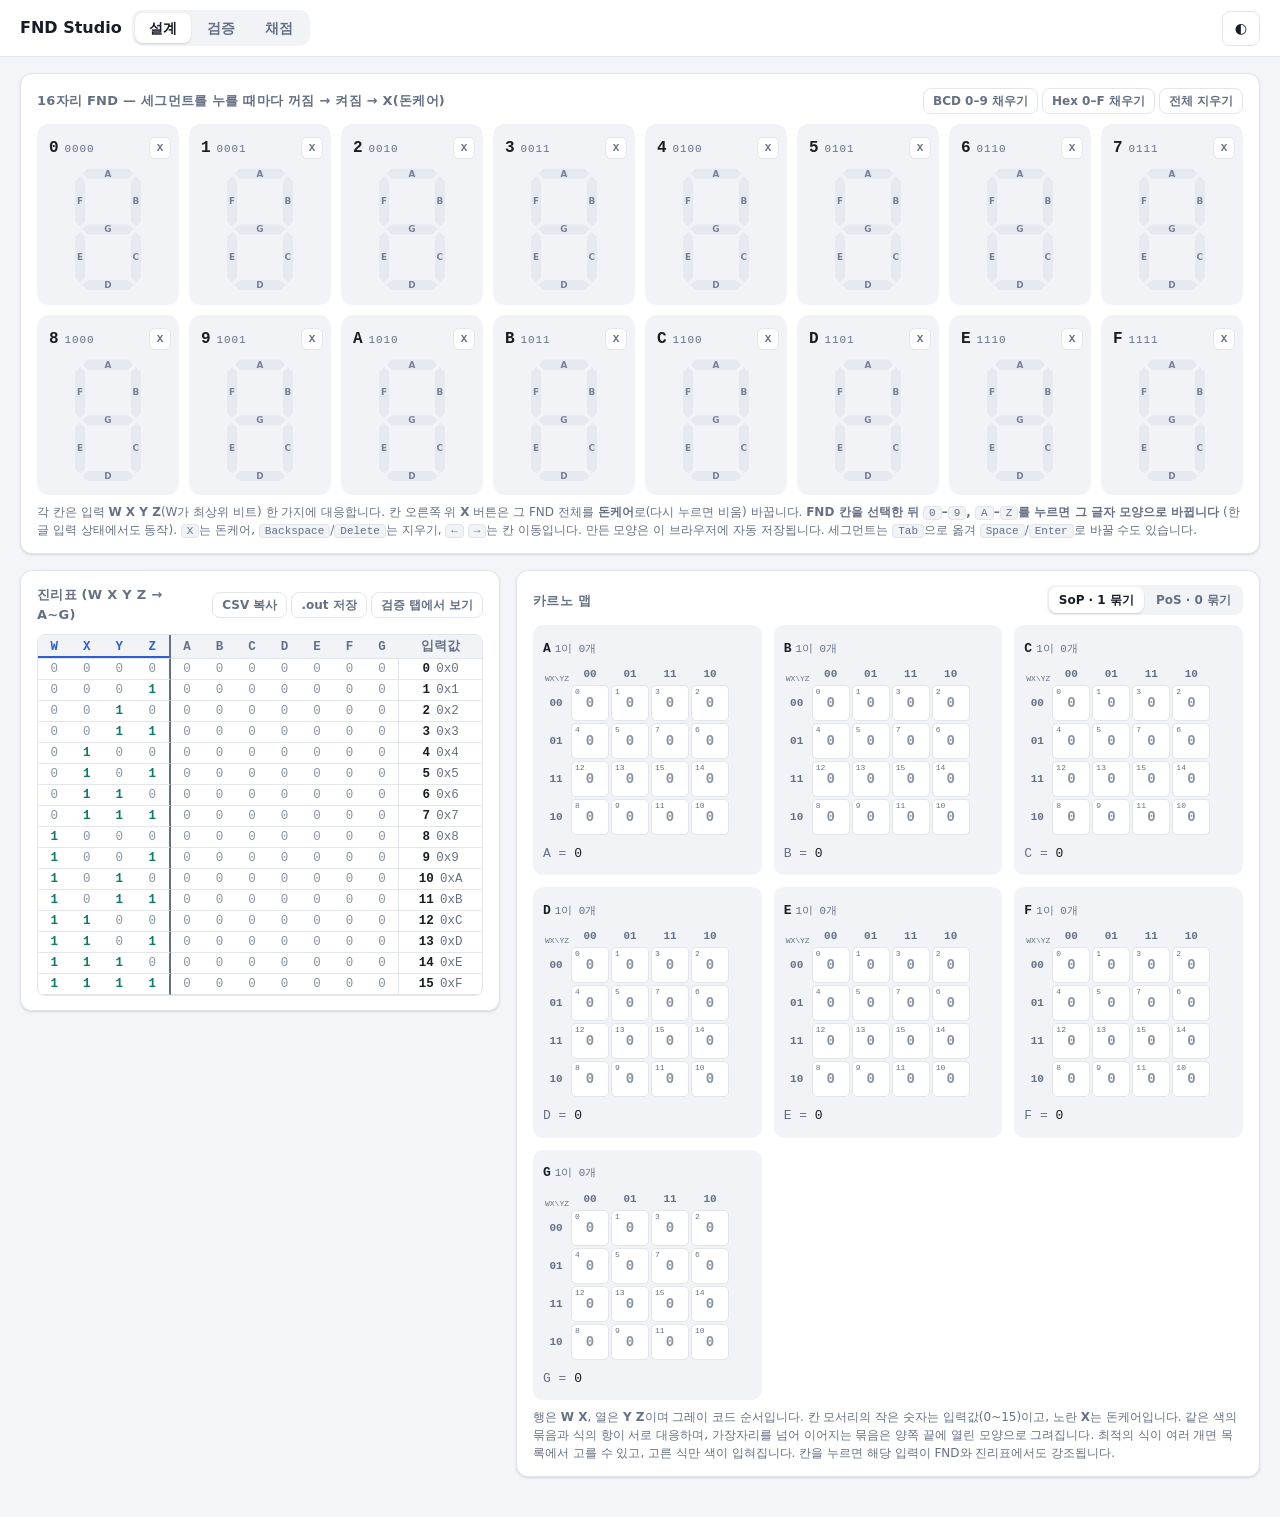
==== index.html @ b9af1b4f "FND Studio: 설계 · 검증 · 채점을 한 페이지에서 - 설계: 16자리 FND 편집(꺼짐→켜짐→돈케어), 글자 입력 자동 전환, 진리표, 카르노 맵(묶음·간소화·식 선택," ====
<!doctype html>
<html lang="ko">
<head>
<meta charset="utf-8">
<meta name="viewport" content="width=device-width,initial-scale=1">
<title>FND Studio</title>
<link rel="icon" href="data:image/svg+xml,%3Csvg xmlns='http://www.w3.org/2000/svg' viewBox='0 0 60 100'%3E%3Cpath fill='%23f03535' d='M10 6L14 2H46L50 6L46 10H14ZM52 8L56 12V44L52 48L48 44V12ZM52 52L56 56V88L52 92L48 88V56ZM10 94L14 90H46L50 94L46 98H14ZM8 52L12 56V88L8 92L4 88V56ZM8 8L12 12V44L8 48L4 44V12ZM10 50L14 46H46L50 50L46 54H14Z'/%3E%3C/svg%3E">
<link rel="stylesheet" href="css/common.css?v=20261006a">
<link rel="stylesheet" href="css/viewer.css?v=20261006a">
<link rel="stylesheet" href="css/designer.css?v=20261006a">
<link rel="stylesheet" href="css/studio.css?v=20261006a">
</head>
<body>

<header class="bar">
  <div class="brand">FND Studio</div>
  <nav class="tabs" role="tablist" aria-label="작업 선택">
    <button class="tab on" role="tab" data-tab="design" id="tabDesign" aria-controls="panelDesign" aria-selected="true">설계</button>
    <button class="tab" role="tab" data-tab="verify" id="tabVerify" aria-controls="panelVerify" aria-selected="false" tabindex="-1">검증</button>
    <button class="tab" role="tab" data-tab="grade" id="tabGrade" aria-controls="panelGrade" aria-selected="false" tabindex="-1">채점</button>
  </nav>
  <span class="grow"></span>
  <button id="btnTheme" class="ghost" title="라이트/다크 전환" aria-label="테마 전환">◐</button>
</header>

<main>
  <!-- 설계: 16자리 FND를 만들고 진리표 · 카르노 맵으로 보기 -->
  <section id="panelDesign" role="tabpanel" aria-labelledby="tabDesign" tabindex="-1">
    <section class="card">
      <h2><span class="grow">16자리 FND — 세그먼트를 누를 때마다 꺼짐 → 켜짐 → X(돈케어)</span>
        <span class="tools">
          <button id="dBcd" title="0~9는 표준 모양으로, 10~15는 X(돈케어)로 채웁니다">BCD 0–9 채우기</button>
          <button id="dHex" title="0~F를 표준 모양으로 채웁니다">Hex 0–F 채우기</button>
          <button id="dClear">전체 지우기</button>
        </span>
      </h2>
      <div class="digits" id="digits"></div>
      <div class="hint">각 칸은 입력 <b>W X Y Z</b>(W가 최상위 비트) 한 가지에 대응합니다. 칸 오른쪽 위 <b>X</b> 버튼은 그 FND 전체를 <b>돈케어</b>로(다시 누르면 비움) 바꿉니다.
        <b>FND 칸을 선택한 뒤 <kbd>0</kbd>–<kbd>9</kbd>, <kbd>A</kbd>–<kbd>Z</kbd>를 누르면 그 글자 모양으로 바뀝니다</b> (한글 입력 상태에서도 동작). <kbd>X</kbd>는 돈케어, <kbd>Backspace</kbd>/<kbd>Delete</kbd>는 지우기, <kbd>←</kbd> <kbd>→</kbd>는 칸 이동입니다.
        만든 모양은 이 브라우저에 자동 저장됩니다. 세그먼트는 <kbd>Tab</kbd>으로 옮겨 <kbd>Space</kbd>/<kbd>Enter</kbd>로 바꿀 수도 있습니다.</div>
    </section>
  
    <div class="cols dcols">
      <div class="col">
        <section class="card">
          <h2><span class="grow">진리표 (W X Y Z → A~G)</span>
            <span class="tools">
              <button id="dCopy" title="W,X,Y,Z,A~G를 CSV 형식으로 복사합니다">CSV 복사</button>
              <button id="dSave" title="뷰어에서 열 수 있는 MySim 결과(.out) 파일로 저장합니다">.out 저장</button>
              <button id="dOpen" title="지금 만든 FND를 검증 탭에서 열어 파형·판정을 봅니다">검증 탭에서 보기</button>
            </span>
          </h2>
          <div class="tablewrap"><table id="dTbl"></table></div>
        </section>
      </div>
      <div class="col">
        <section class="card">
          <h2><span class="grow">카르노 맵</span>
            <span class="seg2" role="group" aria-label="묶는 방식">
              <button id="dSop" class="on" aria-pressed="true" title="1을 묶어 곱의 합(SoP)으로 나타냅니다">SoP · 1 묶기</button>
              <button id="dPos" aria-pressed="false" title="0을 묶어 합의 곱(PoS)으로 나타냅니다">PoS · 0 묶기</button>
            </span>
          </h2>
          <div class="kmaps" id="dKmaps"></div>
          <div class="hint">행은 <b>W X</b>, 열은 <b>Y Z</b>이며 그레이 코드 순서입니다. 칸 모서리의 작은 숫자는 입력값(0~15)이고, 노란 <b>X</b>는 돈케어입니다. 같은 색의 묶음과 식의 항이 서로 대응하며, 가장자리를 넘어 이어지는 묶음은 양쪽 끝에 열린 모양으로 그려집니다. 최적의 식이 여러 개면 목록에서 고를 수 있고, 고른 식만 색이 입혀집니다. 칸을 누르면 해당 입력이 FND와 진리표에서도 강조됩니다.</div>
        </section>
      </div>
    </div>
  </section>

  <!-- 검증: mysim.out을 열어 기준(BCD · Hex · 만든 FND)과 비교 -->
  <section id="panelVerify" role="tabpanel" aria-labelledby="tabVerify" tabindex="-1" hidden>
    <div class="vbar">
      <div class="file" id="fileInfo">파일을 열어주세요</div>
      <label class="chk" id="watchWrap" hidden title="시뮬레이션을 다시 돌려 파일이 바뀌면 자동으로 다시 읽습니다"><input type="checkbox" id="watch"> 변경 자동 감지</label>
      <button id="btnReload" class="ghost" hidden>다시 읽기</button>
      <button id="btnDemo" class="ghost">데모</button>
      <button id="btnOpen" class="primary">파일 열기</button>
    </div>
    <section id="empty" class="empty">
      <h1>mysim.out 파일을 여기에 끌어다 놓으세요</h1>
      <p>MyLogic 시뮬레이션 결과(.out)를 열어 진리표, 7-세그먼트 출력, 타이밍 파형을 확인합니다.<br>같은 폴더의 <b>vhdl</b> 파일도 함께 놓으면 진리표에서 입력 신호를 정확히 구분합니다.</p>
      <div class="actions">
        <button class="primary" id="btnOpen2">파일 열기</button>
        <button id="btnDemo2">데모로 둘러보기</button>
      </div>
    </section>
  
    <div id="content" hidden>
      <div class="notes" id="notes"></div>
  
      <div class="cols">
        <div class="col">
          <section class="card" id="verifyCard">
            <h2>출력 검증</h2>
            <div class="big" id="big"></div>
            <div class="vinfo" id="vinfo"></div>
            <div class="verdict" id="verdict" role="status"></div>
            <div class="ctrl">
              <button id="bFirst" title="처음으로 (Home)" aria-label="처음으로">⏮</button>
              <button id="bPrev" title="이전 (←)">◀ 이전</button>
              <button id="bNext" class="primary" title="다음 (→ 또는 Space)">다음 출력 확인 ▶</button>
            </div>
            <input type="range" id="slider" min="0" max="0" value="0" aria-label="단계 이동">
            <div class="line">
              <span id="stepText" class="mono"></span>
              <span class="grow"></span>
              <label class="chk"><input type="checkbox" id="auto"> 자동 재생</label>
              <select id="speed" aria-label="재생 속도">
                <option value="1500">느리게</option>
                <option value="800" selected>보통</option>
                <option value="300">빠르게</option>
              </select>
            </div>
            <div class="line">
              <span>검증 기준</span>
              <select id="mode" aria-label="검증 기준">
                <option value="bcd">BCD 0–9</option>
                <option value="hex">Hex 0–F</option>
                <option value="custom">만든 FND</option>
                <option value="off">끄기</option>
              </select>
              <span class="grow"></span>
              <label class="chk" id="foldWrap" title="같은 값이 반복되는 행은 처음 한 번만 봅니다"><input type="checkbox" id="fold" checked> 반복 행 접기</label>
            </div>
            <div class="chips" id="chips"></div>
          </section>
  
          <section class="card" id="tableCard">
            <h2>진리표</h2>
            <div class="tablewrap" id="tableWrap"><table id="tbl"></table></div>
          </section>
        </div>
  
        <div class="col">
          <section class="card" id="galleryCard">
            <h2>전체 출력 <span id="summary" class="pill"></span></h2>
            <div class="segsum" id="segSummary" hidden></div>
            <div class="gallery" id="gallery"></div>
            <div class="hint">칸을 누르면 해당 입력으로 이동합니다. 붉은색 칸은 표준 7-세그먼트와 다른 출력이고, 아래 글자가 틀린 세그먼트입니다.</div>
          </section>
  
          <section class="card" id="waveCard">
            <h2><span class="grow">타이밍 파형</span>
              <span class="tools"><button id="zOut" aria-label="축소">−</button><button id="zIn" aria-label="확대">＋</button><button id="zFit">맞춤</button></span>
            </h2>
            <div class="wavewrap" id="waveWrap"><div class="lanes" id="lanes"></div><canvas id="wave"></canvas></div>
            <div class="hint">파형을 누르면 그 시점으로 이동 · <kbd>Ctrl</kbd>+휠로 확대/축소 · 키보드 <kbd>←</kbd> <kbd>→</kbd> <kbd>Space</kbd> <kbd>Home</kbd></div>
          </section>
        </div>
      </div>
    </div>
  </section>

  <!-- 채점: 여러 학생의 .out을 한 번에 만든 FND와 비교 -->
  <section id="panelGrade" role="tabpanel" aria-labelledby="tabGrade" tabindex="-1" hidden>
    <section class="card">
      <h2><span class="grow">일괄 채점 — 여러 학생의 .out을 만든 FND와 비교</span>
        <span class="tools">
          <button id="gPick">파일 선택</button>
          <button id="gFolder">폴더 선택</button>
          <button id="gClear">지우기</button>
        </span>
      </h2>
      <p class="gspec" id="gSpec"></p>

      <div class="gdrop" id="gDrop">
        <p><b>.out 파일 여러 개 또는 폴더</b>를 여기에 끌어다 놓으세요.</p>
        <p>학생별 폴더째 놓으면 안쪽의 <b>.out</b>을 모두 찾아 채점합니다. 파일은 이 브라우저 안에서만 읽습니다.</p>
        <div class="actions"><button class="primary" id="gPick2">파일 선택</button><button id="gFolder2">폴더 선택</button></div>
      </div>

      <div id="gBody" hidden>
        <div class="gtop">
          <div class="gsum" id="gSummary"></div>
          <span class="gchips" id="gChips" role="group" aria-label="결과 필터">
            <button data-f="all" aria-pressed="true">전체<i>0</i></button>
            <button data-f="pass" aria-pressed="false">통과<i>0</i></button>
            <button data-f="fail" aria-pressed="false">불일치<i>0</i></button>
            <button data-f="error" aria-pressed="false">오류<i>0</i></button>
          </span>
          <select id="gSort" aria-label="정렬">
            <option value="name">이름순</option>
            <option value="bad">불합격·틀린 칸 많은 순</option>
          </select>
          <span class="tools"><button id="gCopy">CSV 복사</button><button id="gSave">CSV 저장</button></span>
        </div>
        <div class="tablewrap"><table id="gTbl"></table></div>
        <div class="hint">입력값(0~F)마다 그 입력이 나온 <b>모든 행</b>이 만든 FND와 맞아야 일치입니다. 한 번도 안 나온 입력은 <b>누락</b>이며(전부 돈케어인 입력은 제외), 불일치·누락이 하나라도 있으면 "불일치"입니다. VECTOR가 없는 파일은 입력 신호를 추정해서 채점합니다.
          파일 이름을 누르는 대신 <b>검증 탭에서 열기</b>를 누르면 틀린 세그먼트와 파형을 자세히 볼 수 있습니다.</div>
      </div>
    </section>
  </section>
</main>

<div class="drop" id="drop" hidden></div>
<input type="file" id="fileIn" multiple hidden>
<input type="file" id="gFileIn" accept=".out" multiple hidden>
<input type="file" id="gDirIn" webkitdirectory multiple hidden>

<script src="js/common.js?v=20261006a"></script>
<script src="js/viewer.js?v=20261006a"></script>
<script src="js/designer.js?v=20261006a"></script>
<script src="js/grader.js?v=20261006a"></script>
<script src="js/studio.js?v=20261006a"></script>
</body>
</html>
---- css/common.css ----
/* MySim 공통 스타일: 토큰 · 기본 요소 · 헤더/탭 · 카드 · 표 · 7-세그먼트. 뷰어와 디자이너가 함께 쓴다 */
/* ───────── 토큰 ───────── */
:root{
  --bg:#f4f5f8;--panel:#fff;--ink:#181c24;--muted:#667085;--line:#e2e5eb;--soft:#f1f3f7;
  --accent:#2b5fd9;--accent-ink:#fff;
  --ok:#12803c;--ok-bg:#e4f5ea;--bad:#c62828;--bad-bg:#fdeaea;--warn:#a15c00;--warn-bg:#fff2dc;
  --seg-on:#f03535;--seg-off:#e6e9ef;--seg-x:#f5a524;
  --b1:#0e7c66;--b0:#8a93a3;--bx:#c47a00;
  --shadow:0 1px 2px rgba(16,24,40,.06),0 1px 3px rgba(16,24,40,.08);
  --mono:Consolas,"D2Coding",monospace;
  /* 카르노 맵 묶음 색: 앞쪽 5개가 서로 가장 멀도록 정렬 (빨강·파랑·초록·주황·보라) */
  --k0:#e6194b;--k1:#4363d8;--k2:#2e9d3a;--k3:#f58231;--k4:#911eb4;--k5:#00a5a5;--k6:#7f8c8d;--k7:#b5a000;
  color-scheme:light;
}
:root[data-theme=dark]{
  --bg:#0f1218;--panel:#171b23;--ink:#e6e9ef;--muted:#98a2b3;--line:#272d38;--soft:#1e232d;
  --accent:#6f9bff;--accent-ink:#0b1020;
  --ok:#4ade80;--ok-bg:#12281b;--bad:#ff7b7b;--bad-bg:#331717;--warn:#fbbf24;--warn-bg:#33270e;
  --seg-on:#ff4d4d;--seg-off:#262c37;--seg-x:#f5a524;
  --b1:#4fd1b5;--b0:#6b7484;--bx:#fbbf24;
  --shadow:none;
  --k0:#ff5c7a;--k1:#7b93ff;--k2:#4ccf5a;--k3:#ffa04d;--k4:#c77dff;--k5:#2ad1d1;--k6:#a8b0ba;--k7:#e6d84a;
  color-scheme:dark;
}

/* ───────── 기본 ───────── */
*{box-sizing:border-box}
html,body{margin:0}
[hidden]{display:none!important}
body{background:var(--bg);color:var(--ink);font:14px/1.5 "Segoe UI","Malgun Gothic",system-ui,sans-serif}
button,select,input{font:inherit;color:inherit}
button{background:var(--panel);border:1px solid var(--line);border-radius:8px;padding:6px 12px;cursor:pointer;min-height:34px}
button:hover{background:var(--soft)}
button.primary{background:var(--accent);border-color:var(--accent);color:var(--accent-ink);font-weight:600}
button.primary:hover{filter:brightness(1.08)}
button.ghost{background:transparent}
select{background:var(--panel);border:1px solid var(--line);border-radius:8px;padding:5px 8px;min-height:32px}
:is(button,select,input):focus-visible{outline:2px solid var(--accent);outline-offset:2px}
h2{font-size:13px;font-weight:600;color:var(--muted);letter-spacing:.02em;margin:0 0 10px;display:flex;align-items:center;gap:8px}
.grow{flex:1}
.mono{font-family:var(--mono)}
.hint{color:var(--muted);font-size:12px;margin-top:8px}
kbd{font:11px var(--mono);background:var(--soft);border:1px solid var(--line);border-radius:4px;padding:0 5px}
.chk{display:inline-flex;align-items:center;gap:6px;color:var(--muted);cursor:pointer;user-select:none}
.pill{font-size:12px;font-weight:600;border-radius:999px;padding:1px 10px;background:var(--soft);color:var(--muted)}
.pill.ok{background:var(--ok-bg);color:var(--ok)}
.pill.bad{background:var(--bad-bg);color:var(--bad)}
.tools{display:inline-flex;gap:4px}
.tools button{min-height:26px;padding:0 9px;font-size:12px}
@media(prefers-reduced-motion:reduce){*{transition:none!important}}


/* ───────── 레이아웃 ───────── */
.bar{display:flex;align-items:center;gap:10px;padding:10px 20px;background:var(--panel);border-bottom:1px solid var(--line);position:sticky;top:0;z-index:20;flex-wrap:wrap}
.brand{font-size:16px;font-weight:700}
.file{color:var(--muted);min-width:0;overflow:hidden;text-overflow:ellipsis;white-space:nowrap;flex:1 1 200px}
.file b{color:var(--ink);font-weight:600}
main{max-width:1320px;margin:0 auto;padding:16px 20px 40px}
.card{background:var(--panel);border:1px solid var(--line);border-radius:12px;padding:14px 16px;box-shadow:var(--shadow);min-width:0}
.cols{display:grid;grid-template-columns:var(--lcol,420px) minmax(0,1fr);gap:16px;align-items:start}
.col{display:flex;flex-direction:column;gap:16px;min-width:0}
@media(max-width:940px){.cols{grid-template-columns:1fr}.col{display:contents}}
.toast{position:fixed;left:50%;bottom:24px;transform:translateX(-50%);background:var(--ink);color:var(--bg);padding:10px 16px;border-radius:10px;z-index:60;box-shadow:0 6px 24px rgba(0,0,0,.25);max-width:90vw}

/* 7-세그먼트 */
.s{fill:var(--seg-off);transition:fill .12s}
.s.on{fill:var(--seg-on)}
.s.x{fill:var(--seg-x)}
.s.d{stroke:var(--accent);stroke-width:1.8;stroke-dasharray:3 2;stroke-linejoin:round}
.sl{font:600 6px system-ui,sans-serif;fill:var(--muted);text-anchor:middle;dominant-baseline:central;pointer-events:none;opacity:.85}
.sl.on{fill:#fff}


/* 진리표 */
.tablewrap{max-height:520px;overflow:auto;border:1px solid var(--line);border-radius:8px}
table{border-collapse:separate;border-spacing:0;font:12.5px var(--mono);width:100%}
th,td{padding:3px 8px;text-align:center;border-bottom:1px solid var(--line);white-space:nowrap}
thead th{position:sticky;top:0;background:var(--soft);z-index:2;font-weight:600;color:var(--muted)}
th.tm,td.tm{position:sticky;left:0;background:var(--panel);text-align:right;z-index:1;border-right:1px solid var(--line)}
thead th.tm{z-index:3;background:var(--soft)}
th.in{color:var(--accent);box-shadow:inset 0 -2px 0 var(--accent)}
th.seg{color:var(--accent)}
th.sep,td.sep{border-right:2px solid var(--muted)}
td.b0{color:var(--b0)}
td.b1{color:var(--b1);font-weight:700}
td.bx{color:var(--bx);font-weight:700;background:var(--warn-bg)}
td.wr{outline:2px solid var(--bad);outline-offset:-2px;background:var(--bad-bg);color:var(--bad);font-weight:700}
td.vv{font-weight:700;color:var(--ink);border-left:1px solid var(--line)}
td.vv .hx{margin-left:6px;font-weight:400;color:var(--muted)}
tbody tr{cursor:pointer}
tbody tr:hover td{background:var(--soft)}
tbody tr.cur td{background:color-mix(in srgb,var(--accent) 16%,var(--panel))}
tbody tr.cur td.tm{box-shadow:inset 3px 0 0 var(--accent)}
.more{padding:8px;color:var(--muted);text-align:center;font-size:12px}


/* ───────── 탭 ───────── */
.tabs{display:inline-flex;gap:2px;padding:3px;background:var(--soft);border-radius:10px}
.tab{border:0;background:transparent;min-height:30px;padding:3px 14px;border-radius:8px;color:var(--muted);font-weight:600}
.tab:hover{background:transparent;color:var(--ink)}
.tab.on,.tab.on:hover{background:var(--panel);color:var(--ink);box-shadow:0 1px 2px rgba(0,0,0,.14)}
a.tab{display:inline-flex;align-items:center;text-decoration:none}

/* 링크를 버튼처럼 보이게 */
.btn{display:inline-flex;align-items:center;justify-content:center;min-height:34px;padding:6px 12px;background:var(--panel);border:1px solid var(--line);border-radius:8px;color:var(--ink);text-decoration:none;cursor:pointer}
.btn:hover{background:var(--soft)}
.btn.primary{background:var(--accent);border-color:var(--accent);color:var(--accent-ink);font-weight:600}
.tools .btn{min-height:26px;padding:0 9px;font-size:12px}
---- css/viewer.css ----
/* 뷰어 전용 스타일: 빈 화면 · 알림 · 출력 검증 · 전체 출력 · 타이밍 파형 */
.noseg :is(#galleryCard,#big){display:none}
@media(max-width:940px){                       /* 좁은 화면: 검증 → 전체 출력 → 파형 → 진리표 순서 */
  #verifyCard{order:1} #galleryCard{order:2} #waveCard{order:3} #tableCard{order:4}
}

.empty{border:2px dashed var(--line);border-radius:16px;padding:64px 24px;text-align:center;color:var(--muted);background:var(--panel)}
.empty h1{font-size:20px;color:var(--ink);margin:0 0 8px}
.empty p{margin:0 0 20px}
.empty .actions{display:flex;gap:10px;justify-content:center;flex-wrap:wrap}
.drop{position:fixed;inset:0;z-index:50;background:color-mix(in srgb,var(--accent) 18%,transparent);border:3px dashed var(--accent);display:flex;align-items:center;justify-content:center;font-size:22px;font-weight:600;color:var(--accent);backdrop-filter:blur(2px)}
.notes{display:flex;flex-direction:column;gap:6px;margin-bottom:12px}
.note{background:var(--warn-bg);color:var(--warn);border-radius:8px;padding:8px 12px;font-size:13px}

/* ───────── 출력 검증 ───────── */
.big{display:flex;justify-content:center;padding:6px 0 4px}
.big svg{width:150px;height:auto}
.vinfo{text-align:center;color:var(--muted);font-size:13px;min-height:20px}
.vinfo b{color:var(--ink)}
.verdict{margin:10px 0 12px;padding:8px 12px;border-radius:8px;font-size:13px;text-align:center;background:var(--soft);color:var(--muted);min-height:38px;display:flex;align-items:center;justify-content:center}
.verdict.ok{background:var(--ok-bg);color:var(--ok)}
.verdict.bad{background:var(--bad-bg);color:var(--bad)}
.verdict .nw{white-space:nowrap}
.verdict .dim{opacity:.7}
.cmp{display:flex;align-items:center;justify-content:center;gap:3px;margin-top:5px}
.cmp .k{width:30px;margin-right:4px;text-align:right;font-size:11px;opacity:.75}
.cmp.head .sg{background:none;font-weight:600;font-size:11px;opacity:.6}
.sg{display:inline-flex;align-items:center;justify-content:center;width:23px;height:24px;border-radius:5px;font:700 13px var(--mono);background:color-mix(in srgb,currentColor 9%,transparent)}
.sg.w{background:var(--bad);color:var(--panel)}
.verdict .fix{margin-top:6px}
.ctrl{display:grid;grid-template-columns:44px 1fr 1.4fr;gap:8px}
.ctrl button{min-height:40px}
#slider{width:100%;margin:12px 0 4px;accent-color:var(--accent)}
.line{display:flex;align-items:center;gap:10px;flex-wrap:wrap;color:var(--muted);font-size:13px;margin-top:6px}
.chips{display:flex;flex-wrap:wrap;gap:4px;margin-top:14px;padding-top:12px;border-top:1px solid var(--line)}
.chip{font:12px var(--mono);background:var(--soft);border-radius:6px;padding:1px 7px;color:var(--b0)}
.chip.v1{color:var(--b1);font-weight:700}
.chip.vx{color:var(--bx);font-weight:700}
.chip i{font-style:normal;opacity:.75;margin-right:4px}


/* 갤러리 */
.gallery{display:grid;grid-template-columns:repeat(auto-fill,minmax(64px,1fr));gap:8px}
.tile{position:relative;display:flex;flex-direction:column;align-items:center;gap:4px;padding:8px 4px 6px;border-radius:10px;background:var(--soft);border:1px solid transparent;min-height:0}
.tile svg{width:30px;height:auto}
.tile .lb{font:600 12px var(--mono);color:var(--muted)}
.tile .mk{position:absolute;top:3px;right:5px;font-size:11px;font-weight:700;color:var(--ok)}
.tile.cur{border-color:var(--accent);background:color-mix(in srgb,var(--accent) 12%,var(--panel))}
.tile.cur .lb{color:var(--ink)}
.tile.bad{background:var(--bad-bg)}
.tile.bad :is(.lb,.mk){color:var(--bad)}
.tile.na{opacity:.6}
.tile .wg{font:700 11px var(--mono);color:var(--bad);background:color-mix(in srgb,var(--bad) 14%,transparent);border-radius:4px;padding:0 5px;letter-spacing:.05em}
.segsum{display:flex;flex-wrap:wrap;align-items:center;gap:6px;margin-bottom:10px}
.segsum .lbl{color:var(--bad);font-size:12px;font-weight:600}
.segsum button{min-height:28px;padding:2px 10px;font-size:12px;color:var(--bad);border-color:var(--bad);background:var(--bad-bg)}
.segsum button b{font:700 13px var(--mono)}


/* 파형 */
.wavewrap{display:flex;overflow:auto;max-height:560px;border:1px solid var(--line);border-radius:8px;background:var(--panel)}
.lanes{position:sticky;left:0;z-index:2;background:var(--panel);border-right:1px solid var(--line);flex:none;padding-top:26px}
.lane{height:28px;display:flex;align-items:center;padding:0 10px;font:12px var(--mono);white-space:nowrap}
.lane.bus{color:var(--accent);font-weight:700}
#wave{flex:none;display:block;cursor:crosshair}
---- css/designer.css ----
/* 디자이너 전용 스타일: 16자리 FND 편집기 · 카르노 맵 */
.dcols{--lcol:480px;margin-top:16px}

/* ───────── FND 만들기 ───────── */
.digits{display:grid;grid-template-columns:repeat(8,minmax(0,1fr));gap:10px}
@media(max-width:940px){.digits{grid-template-columns:repeat(4,minmax(0,1fr))}}
@media(max-width:480px){.digits{grid-template-columns:repeat(2,minmax(0,1fr))}}
.dig{display:flex;flex-direction:column;align-items:center;gap:4px;padding:8px 6px 10px;background:var(--soft);border:2px solid transparent;border-radius:12px}
.dig.cur{border-color:var(--accent);background:color-mix(in srgb,var(--accent) 10%,var(--panel))}
.dig .dh{display:flex;align-items:center;justify-content:space-between;gap:4px;width:100%}
.dig .dl{display:flex;align-items:baseline;gap:6px;font-family:var(--mono);cursor:pointer;background:none;border:0;border-radius:6px;padding:2px 4px;min-height:0;color:inherit}
.dig .dl:hover{background:var(--panel)}
.dig .dx{flex:none;width:22px;height:22px;min-height:0;padding:0;border-radius:6px;font:700 11px var(--mono);color:var(--muted)}
.dig .dx:hover{border-color:var(--bx);color:var(--bx)}
.dig .dx.on{background:var(--warn-bg);border-color:var(--bx);color:var(--bx)}
.dig .dl b{font-size:16px}
.dig .dl span{font-size:11px;color:var(--muted);letter-spacing:.08em}
.dig svg{width:min(76px,100%);height:auto}
.dig .s{cursor:pointer}
.dig .s:hover,.dig .s:focus-visible{stroke:var(--accent);stroke-width:2;outline:none}
.dig .sl{font-size:7px}
.dig .sl.x{fill:#3b2a00}

/* 카르노 맵 */
.kmaps{display:grid;grid-template-columns:repeat(auto-fill,minmax(212px,1fr));gap:12px}
.kmw{background:var(--soft);border-radius:10px;padding:10px;min-width:0}
.kmw .kh{display:flex;align-items:center;justify-content:space-between;gap:6px;min-height:26px;margin-bottom:4px}
.kmw .ttl{font:700 13px var(--mono)}
.kmw .ttl small{font-weight:400;color:var(--muted);margin-left:4px}
.kmw .kh .cnt{font-size:11px;font-weight:600;padding:0 8px;border-radius:999px;background:var(--panel);color:var(--muted)}
/* 최적의 식이 여러 개일 때: 식을 나열해 고른다. 고른 식만 색을 입혀 도형과 대응시킨다 */
.sols{display:flex;flex-direction:column;gap:3px;margin-top:8px;max-height:184px;overflow:auto}
.sol{position:relative;display:flex;align-items:flex-start;gap:7px;padding:4px 6px;border:1px solid transparent;border-radius:8px;cursor:pointer;font:12.5px/1.6 var(--mono);color:var(--muted)}
.sol:hover{background:var(--panel)}
.sol.on{background:var(--panel);border-color:var(--line);color:var(--ink)}
.sol:focus-within{outline:2px solid var(--accent);outline-offset:1px}
.sol input{position:absolute;opacity:0;pointer-events:none}
.sol .no{flex:none;width:18px;height:18px;margin-top:2px;border-radius:50%;border:1.5px solid var(--b0);display:inline-flex;align-items:center;justify-content:center;font-size:10px;font-weight:700}
.sol.on .no{background:var(--accent);border-color:var(--accent);color:var(--accent-ink)}
.sol .se{min-width:0;overflow-wrap:anywhere}
/* 칸 크기를 고정해 두면 묶음 도형(.loops)을 픽셀 좌표로 정확히 그릴 수 있다. 값은 JS의 KM 상수와 같아야 한다 */
.km{position:relative;display:grid;grid-template-columns:26px repeat(4,38px);grid-template-rows:18px repeat(4,36px);gap:2px;width:max-content}
.km .cn{font:8px var(--mono);color:var(--muted);display:flex;align-items:flex-end;justify-content:flex-end;white-space:nowrap;overflow:hidden}
.km :is(.ch,.rh){font:600 11px var(--mono);color:var(--muted);display:flex;align-items:center;justify-content:center}
.loops{position:absolute;left:0;top:0;overflow:visible;pointer-events:none}
.loops path{fill:none;stroke-width:3;stroke-linecap:round;opacity:.9}
.kmw .ex{margin-top:8px;font:13px/1.7 var(--mono);overflow-wrap:anywhere}
.kmw .ex .eq{color:var(--muted)}
.term span+span{margin-left:.12em}
.ov{text-decoration:overline;text-decoration-thickness:1.5px}
.seg2{display:inline-flex;gap:2px;padding:2px;background:var(--soft);border-radius:8px}
.seg2 button{border:0;background:transparent;min-height:26px;padding:0 10px;font-size:12px;font-weight:600;color:var(--muted)}
.seg2 button:hover{background:transparent;color:var(--ink)}
.seg2 button.on,.seg2 button.on:hover{background:var(--panel);color:var(--ink);box-shadow:0 1px 2px rgba(0,0,0,.14)}
.pos .kc.v0{color:var(--bad);font-weight:700;background:color-mix(in srgb,var(--bad) 10%,var(--panel))}
.pos .kc.v1{color:var(--b0);font-weight:400;background:var(--panel)}
.kc{position:relative;display:flex;align-items:center;justify-content:center;background:var(--panel);border:1px solid var(--line);border-radius:5px;font:700 14px var(--mono);color:var(--b0);cursor:pointer}
.kc:hover{border-color:var(--accent)}
.kc.v1{color:var(--b1);background:color-mix(in srgb,var(--b1) 13%,var(--panel))}
.kc.vx{color:var(--bx);background:var(--warn-bg)}
.kc.cur{outline:2px solid var(--accent);outline-offset:1px;z-index:1}
.kc .m{position:absolute;top:1px;left:3px;font:400 8px var(--mono);color:var(--muted)}
---- css/studio.css ----
/* FND Studio 전용 스타일: 탭 패널 · 검증 탭 도구줄 · 채점 */
[role=tabpanel]:focus{outline:none}
.vbar{display:flex;align-items:center;gap:10px;flex-wrap:wrap;margin-bottom:12px}
.vbar .file{flex:1 1 200px}

/* 채점 */
.gdrop{border:2px dashed var(--line);border-radius:12px;padding:36px 16px;text-align:center;color:var(--muted);background:var(--soft)}
.gdrop b{color:var(--ink)}
.gdrop .actions{display:flex;gap:8px;justify-content:center;flex-wrap:wrap;margin-top:12px}
.gspec{font-size:13px;color:var(--muted);margin:0 0 10px}
.gspec b{color:var(--ink)}
.gwarn{color:var(--warn);background:var(--warn-bg);padding:3px 10px;border-radius:8px}
.gtop{display:flex;flex-wrap:wrap;align-items:center;gap:8px 12px;margin-bottom:10px}
.gtop .gsum{flex:1 1 260px;font-size:14px}
.gchips{display:inline-flex;gap:4px;flex-wrap:wrap}
.gchips button{min-height:28px;padding:0 10px;font-size:12px;border-radius:999px}
.gchips button i{font-style:normal;margin-left:6px;color:var(--muted)}
.gchips button.on{background:var(--accent);border-color:var(--accent);color:var(--accent-ink);font-weight:600}
.gchips button.on i{color:inherit;opacity:.85}
.gp{display:inline-block;padding:0 9px;border-radius:999px;font-size:12px;font-weight:600;background:var(--soft);color:var(--muted)}
.gp.pass{background:var(--ok-bg);color:var(--ok)}
.gp.fail{background:var(--bad-bg);color:var(--bad)}
.gp.error{background:var(--warn-bg);color:var(--warn)}
#gTbl{font-family:inherit;font-size:13px}
#gTbl th,#gTbl td{text-align:left}
#gTbl td.gnum{font:600 13px var(--mono);text-align:right}
#gTbl td.gnum small{font-weight:400;color:var(--muted)}
#gTbl td.gname{max-width:280px;overflow:hidden;text-overflow:ellipsis}
#gTbl td.gdetail{font:12.5px var(--mono);white-space:pre-wrap;word-break:break-word}
#gTbl tbody tr{cursor:default}
.gopen{min-height:26px;padding:0 10px;font-size:12px}
.gopen:disabled{opacity:.4;cursor:default}
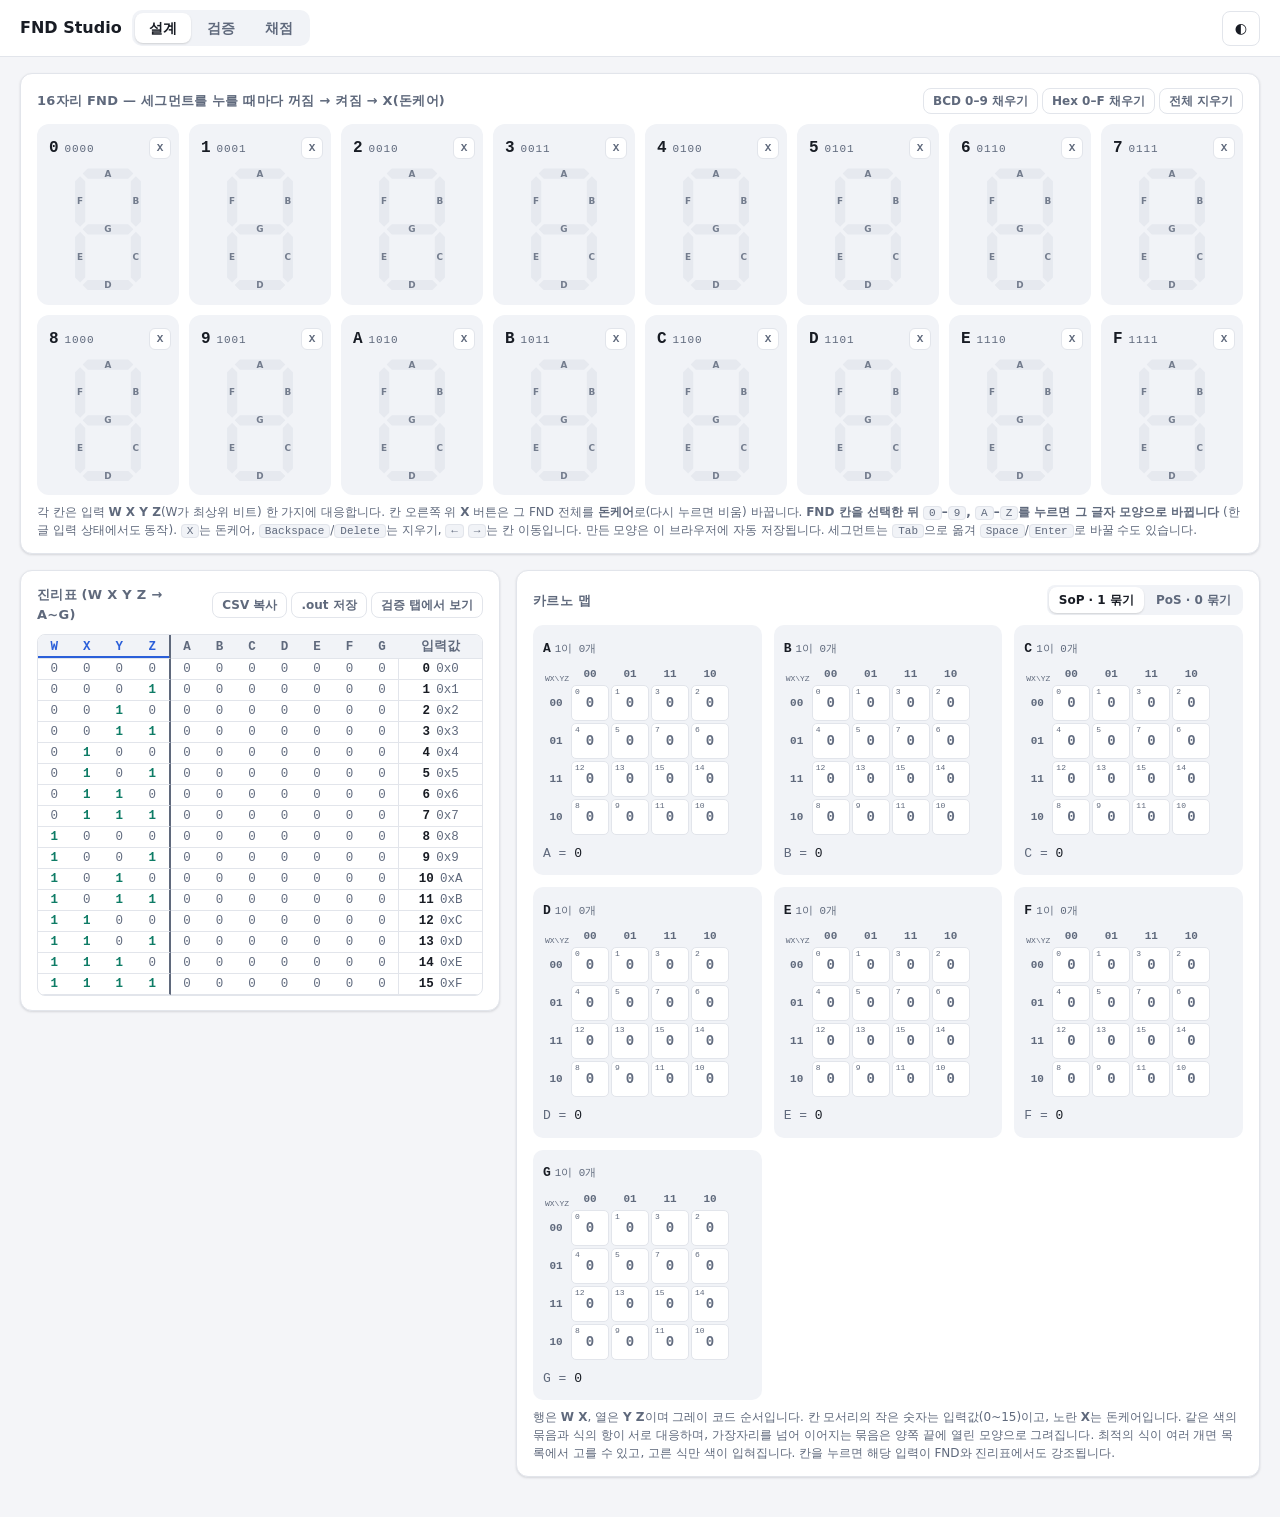
==== commit 0a842699: "Fix wave end marker, focus loss and low-contrast colors - Waveform drops the trailing row only when " ====
--- a/index.html
+++ b/index.html
@@ -5,10 +5,10 @@
 <meta name="viewport" content="width=device-width,initial-scale=1">
 <title>FND Studio</title>
 <link rel="icon" href="data:image/svg+xml,%3Csvg xmlns='http://www.w3.org/2000/svg' viewBox='0 0 60 100'%3E%3Cpath fill='%23f03535' d='M10 6L14 2H46L50 6L46 10H14ZM52 8L56 12V44L52 48L48 44V12ZM52 52L56 56V88L52 92L48 88V56ZM10 94L14 90H46L50 94L46 98H14ZM8 52L12 56V88L8 92L4 88V56ZM8 8L12 12V44L8 48L4 44V12ZM10 50L14 46H46L50 50L46 54H14Z'/%3E%3C/svg%3E">
-<link rel="stylesheet" href="css/common.css?v=20261006a">
-<link rel="stylesheet" href="css/viewer.css?v=20261006a">
-<link rel="stylesheet" href="css/designer.css?v=20261006a">
-<link rel="stylesheet" href="css/studio.css?v=20261006a">
+<link rel="stylesheet" href="css/common.css?v=20261006d">
+<link rel="stylesheet" href="css/viewer.css?v=20261006d">
+<link rel="stylesheet" href="css/designer.css?v=20261006d">
+<link rel="stylesheet" href="css/studio.css?v=20261006d">
 </head>
 <body>
 
@@ -79,7 +79,7 @@
     </div>
     <section id="empty" class="empty">
       <h1>mysim.out 파일을 여기에 끌어다 놓으세요</h1>
-      <p>MyLogic 시뮬레이션 결과(.out)를 열어 진리표, 7-세그먼트 출력, 타이밍 파형을 확인합니다.<br>같은 폴더의 <b>vhdl</b> 파일도 함께 놓으면 진리표에서 입력 신호를 정확히 구분합니다.</p>
+      <p>MyLogic 시뮬레이션 결과(.out)를 열어 진리표, 7-세그먼트 출력, 타이밍 파형을 확인합니다.</p>
       <div class="actions">
         <button class="primary" id="btnOpen2">파일 열기</button>
         <button id="btnDemo2">데모로 둘러보기</button>
@@ -137,6 +137,7 @@
             <h2>전체 출력 <span id="summary" class="pill"></span></h2>
             <div class="segsum" id="segSummary" hidden></div>
             <div class="gallery" id="gallery"></div>
+            <div class="more" id="galleryMore" hidden></div>
             <div class="hint">칸을 누르면 해당 입력으로 이동합니다. 붉은색 칸은 표준 7-세그먼트와 다른 출력이고, 아래 글자가 틀린 세그먼트입니다.</div>
           </section>
   
@@ -178,15 +179,22 @@
             <button data-f="pass" aria-pressed="false">통과<i>0</i></button>
             <button data-f="fail" aria-pressed="false">불일치<i>0</i></button>
             <button data-f="error" aria-pressed="false">오류<i>0</i></button>
+            <button data-f="wait" aria-pressed="false" hidden>대기<i>0</i></button>
+            <button data-f="guess" aria-pressed="false" hidden>입력 추정<i>0</i></button>
           </span>
           <select id="gSort" aria-label="정렬">
             <option value="name">이름순</option>
             <option value="bad">불합격·틀린 칸 많은 순</option>
           </select>
+          <select id="gPolicy" aria-label="채점 방식">
+            <option value="stable">안정 상태로 채점</option>
+            <option value="all">모든 행 엄격 채점</option>
+          </select>
           <span class="tools"><button id="gCopy">CSV 복사</button><button id="gSave">CSV 저장</button></span>
         </div>
         <div class="tablewrap"><table id="gTbl"></table></div>
-        <div class="hint">입력값(0~F)마다 그 입력이 나온 <b>모든 행</b>이 만든 FND와 맞아야 일치입니다. 한 번도 안 나온 입력은 <b>누락</b>이며(전부 돈케어인 입력은 제외), 불일치·누락이 하나라도 있으면 "불일치"입니다. VECTOR가 없는 파일은 입력 신호를 추정해서 채점합니다.
+        <div class="hint">입력값(0~F)마다 <b>안정된 출력</b>(입력이 다음 값으로 바뀌기 직전의 행)이 만든 FND와 맞아야 일치입니다. "모든 행 엄격 채점"은 입력이 바뀐 직후의 과도 상태까지 틀린 것으로 셉니다. 한 번도 안 나온 입력은 <b>누락</b>이며(전부 돈케어인 입력은 제외), 불일치·누락이 하나라도 있으면 "불일치"입니다.
+          입력 신호는 <b>VECTOR</b>가 있으면 그것을 쓰고, 없으면 A–G를 뺀 4개 신호(파일 순서) 또는 값 패턴으로 <b>추정</b>합니다. 표의 "입력 신호" 열에서 맞는지 확인하세요.
           파일 이름을 누르는 대신 <b>검증 탭에서 열기</b>를 누르면 틀린 세그먼트와 파형을 자세히 볼 수 있습니다.</div>
       </div>
     </section>
@@ -194,14 +202,14 @@
 </main>
 
 <div class="drop" id="drop" hidden></div>
-<input type="file" id="fileIn" multiple hidden>
+<input type="file" id="fileIn" accept=".out,.txt" hidden>
 <input type="file" id="gFileIn" accept=".out" multiple hidden>
 <input type="file" id="gDirIn" webkitdirectory multiple hidden>
 
-<script src="js/common.js?v=20261006a"></script>
-<script src="js/viewer.js?v=20261006a"></script>
-<script src="js/designer.js?v=20261006a"></script>
-<script src="js/grader.js?v=20261006a"></script>
-<script src="js/studio.js?v=20261006a"></script>
+<script src="js/common.js?v=20261006d"></script>
+<script src="js/viewer.js?v=20261006d"></script>
+<script src="js/designer.js?v=20261006d"></script>
+<script src="js/grader.js?v=20261006d"></script>
+<script src="js/studio.js?v=20261006d"></script>
 </body>
 </html>
--- a/css/common.css
+++ b/css/common.css
@@ -1,11 +1,11 @@
 /* MySim 공통 스타일: 토큰 · 기본 요소 · 헤더/탭 · 카드 · 표 · 7-세그먼트. 뷰어와 디자이너가 함께 쓴다 */
 /* ───────── 토큰 ───────── */
 :root{
-  --bg:#f4f5f8;--panel:#fff;--ink:#181c24;--muted:#667085;--line:#e2e5eb;--soft:#f1f3f7;
+  --bg:#f4f5f8;--panel:#fff;--ink:#181c24;--muted:#5f697c;--line:#e2e5eb;--soft:#f1f3f7;
   --accent:#2b5fd9;--accent-ink:#fff;
-  --ok:#12803c;--ok-bg:#e4f5ea;--bad:#c62828;--bad-bg:#fdeaea;--warn:#a15c00;--warn-bg:#fff2dc;
+  --ok:#0f7a38;--ok-bg:#e4f5ea;--bad:#c62828;--bad-bg:#fdeaea;--warn:#a15c00;--warn-bg:#fff2dc;
   --seg-on:#f03535;--seg-off:#e6e9ef;--seg-x:#f5a524;
-  --b1:#0e7c66;--b0:#8a93a3;--bx:#c47a00;
+  --b1:#0e7c66;--b0:#636d80;--bx:#9c5b00;
   --shadow:0 1px 2px rgba(16,24,40,.06),0 1px 3px rgba(16,24,40,.08);
   --mono:Consolas,"D2Coding",monospace;
   /* 카르노 맵 묶음 색: 앞쪽 5개가 서로 가장 멀도록 정렬 (빨강·파랑·초록·주황·보라) */
@@ -17,7 +17,7 @@
   --accent:#6f9bff;--accent-ink:#0b1020;
   --ok:#4ade80;--ok-bg:#12281b;--bad:#ff7b7b;--bad-bg:#331717;--warn:#fbbf24;--warn-bg:#33270e;
   --seg-on:#ff4d4d;--seg-off:#262c37;--seg-x:#f5a524;
-  --b1:#4fd1b5;--b0:#6b7484;--bx:#fbbf24;
+  --b1:#4fd1b5;--b0:#8a94a6;--bx:#fbbf24;
   --shadow:none;
   --k0:#ff5c7a;--k1:#7b93ff;--k2:#4ccf5a;--k3:#ffa04d;--k4:#c77dff;--k5:#2ad1d1;--k6:#a8b0ba;--k7:#e6d84a;
   color-scheme:dark;
--- a/css/viewer.css
+++ b/css/viewer.css
@@ -64,3 +64,4 @@
 .lane.bus{color:var(--accent);font-weight:700}
 #wave{flex:none;display:block;cursor:crosshair}
 
+.more .bd{color:var(--bad)}
--- a/css/studio.css
+++ b/css/studio.css
@@ -20,7 +20,16 @@
 .gp{display:inline-block;padding:0 9px;border-radius:999px;font-size:12px;font-weight:600;background:var(--soft);color:var(--muted)}
 .gp.pass{background:var(--ok-bg);color:var(--ok)}
 .gp.fail{background:var(--bad-bg);color:var(--bad)}
-.gp.error{background:var(--warn-bg);color:var(--warn)}
+.gp.error,.gp.guess{background:var(--warn-bg);color:var(--warn)}
+.gp.wait{background:var(--soft);color:var(--ink);box-shadow:inset 0 0 0 1px var(--line)}
+.gb{display:inline-block;padding:0 7px;border-radius:6px;font-size:11.5px;font-weight:600;background:var(--soft);color:var(--ink)}
+.gb.guess{background:var(--warn-bg);color:var(--warn)}
+.gsig{font:12px var(--mono);color:var(--muted);margin-left:4px;white-space:nowrap}
+#gTbl td.gbasis{white-space:nowrap}
+#gTbl details summary{cursor:pointer}
+#gTbl details pre{margin:4px 0 0;font:12px var(--mono);color:var(--muted);white-space:pre-wrap}
+#gSpec button{min-height:26px;padding:0 10px;font-size:12px;margin-left:4px}
+#gPolicy{max-width:100%}
 #gTbl{font-family:inherit;font-size:13px}
 #gTbl th,#gTbl td{text-align:left}
 #gTbl td.gnum{font:600 13px var(--mono);text-align:right}
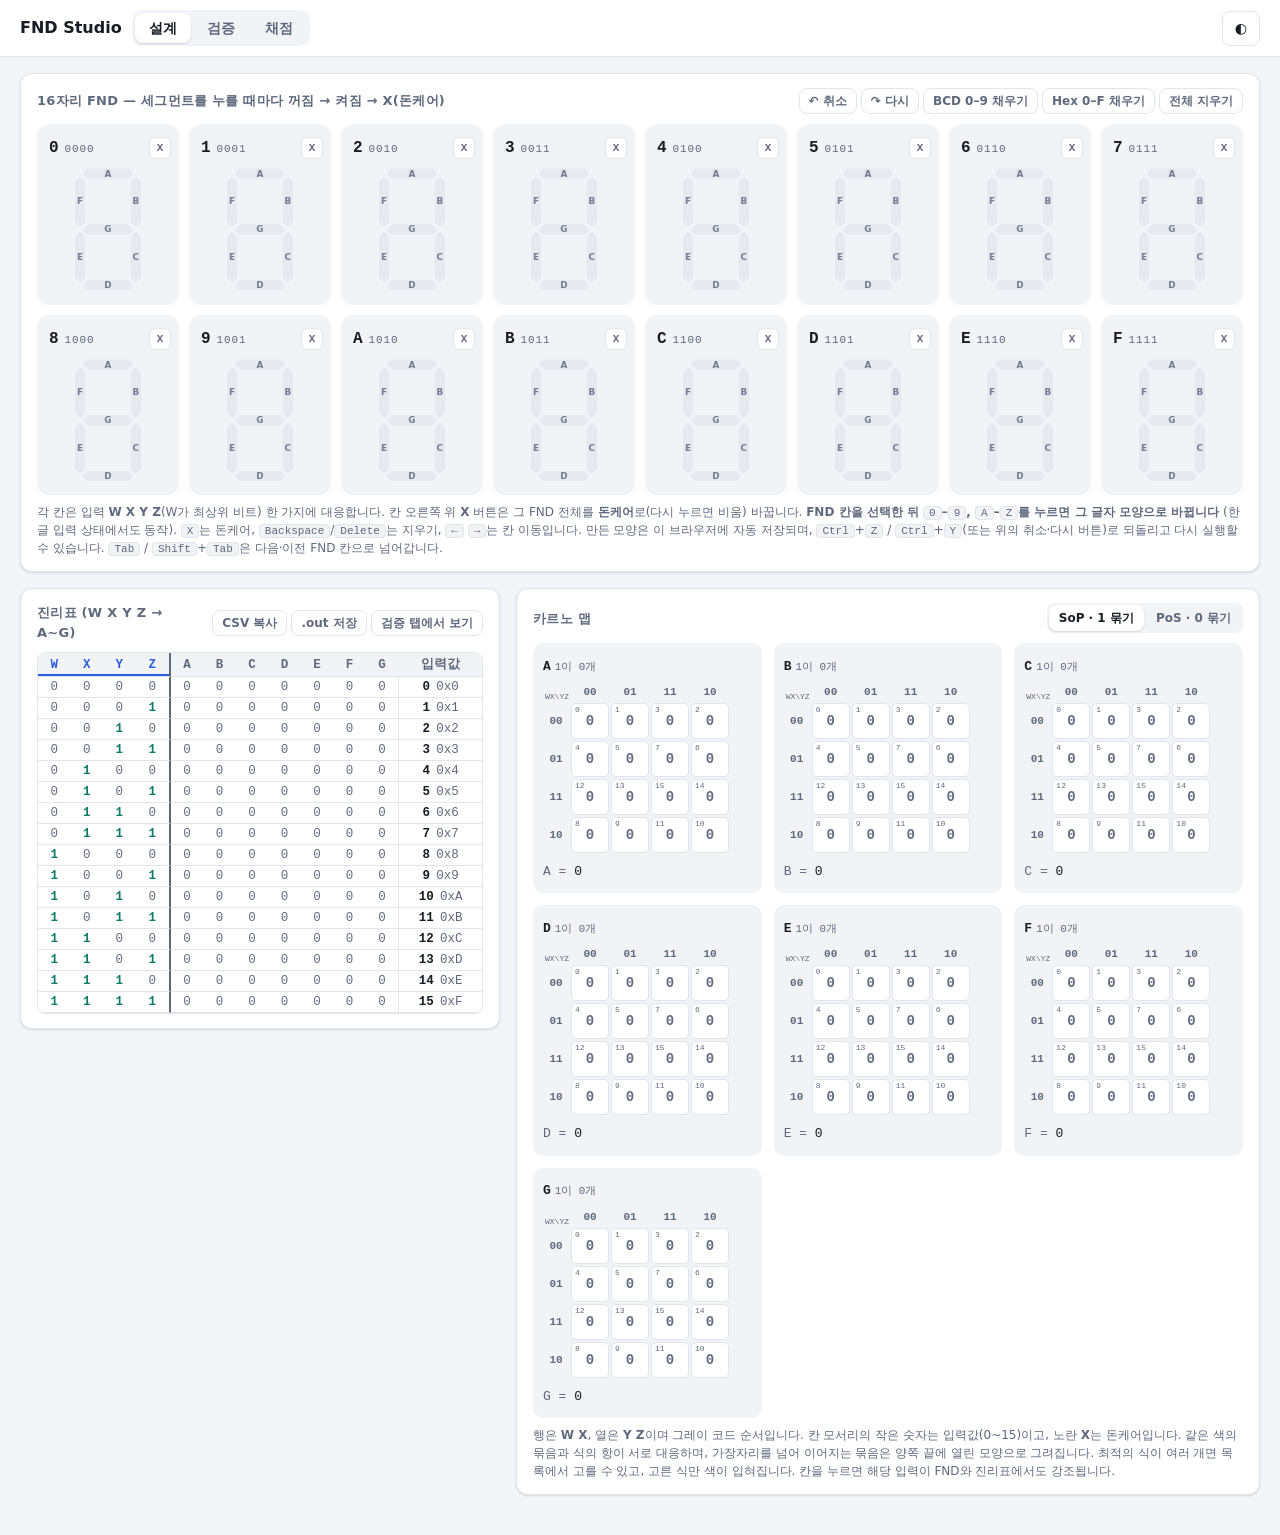
==== commit aaefa94f: "Add design undo/redo; Tab moves to the next FND - Undo/redo (Ctrl+Z, Ctrl+Y / Ctrl+Shift+Z, buttons)" ====
--- a/index.html
+++ b/index.html
@@ -5,10 +5,10 @@
 <meta name="viewport" content="width=device-width,initial-scale=1">
 <title>FND Studio</title>
 <link rel="icon" href="data:image/svg+xml,%3Csvg xmlns='http://www.w3.org/2000/svg' viewBox='0 0 60 100'%3E%3Cpath fill='%23f03535' d='M10 6L14 2H46L50 6L46 10H14ZM52 8L56 12V44L52 48L48 44V12ZM52 52L56 56V88L52 92L48 88V56ZM10 94L14 90H46L50 94L46 98H14ZM8 52L12 56V88L8 92L4 88V56ZM8 8L12 12V44L8 48L4 44V12ZM10 50L14 46H46L50 50L46 54H14Z'/%3E%3C/svg%3E">
-<link rel="stylesheet" href="css/common.css?v=20261006d">
-<link rel="stylesheet" href="css/viewer.css?v=20261006d">
-<link rel="stylesheet" href="css/designer.css?v=20261006d">
-<link rel="stylesheet" href="css/studio.css?v=20261006d">
+<link rel="stylesheet" href="css/common.css?v=20261006g">
+<link rel="stylesheet" href="css/viewer.css?v=20261006g">
+<link rel="stylesheet" href="css/designer.css?v=20261006g">
+<link rel="stylesheet" href="css/studio.css?v=20261006g">
 </head>
 <body>
 
@@ -29,6 +29,8 @@
     <section class="card">
       <h2><span class="grow">16자리 FND — 세그먼트를 누를 때마다 꺼짐 → 켜짐 → X(돈케어)</span>
         <span class="tools">
+          <button id="dUndo" title="실행 취소 (Ctrl+Z)" aria-label="실행 취소" disabled>↶ 취소</button>
+          <button id="dRedo" title="다시 실행 (Ctrl+Y 또는 Ctrl+Shift+Z)" aria-label="다시 실행" disabled>↷ 다시</button>
           <button id="dBcd" title="0~9는 표준 모양으로, 10~15는 X(돈케어)로 채웁니다">BCD 0–9 채우기</button>
           <button id="dHex" title="0~F를 표준 모양으로 채웁니다">Hex 0–F 채우기</button>
           <button id="dClear">전체 지우기</button>
@@ -37,7 +39,7 @@
       <div class="digits" id="digits"></div>
       <div class="hint">각 칸은 입력 <b>W X Y Z</b>(W가 최상위 비트) 한 가지에 대응합니다. 칸 오른쪽 위 <b>X</b> 버튼은 그 FND 전체를 <b>돈케어</b>로(다시 누르면 비움) 바꿉니다.
         <b>FND 칸을 선택한 뒤 <kbd>0</kbd>–<kbd>9</kbd>, <kbd>A</kbd>–<kbd>Z</kbd>를 누르면 그 글자 모양으로 바뀝니다</b> (한글 입력 상태에서도 동작). <kbd>X</kbd>는 돈케어, <kbd>Backspace</kbd>/<kbd>Delete</kbd>는 지우기, <kbd>←</kbd> <kbd>→</kbd>는 칸 이동입니다.
-        만든 모양은 이 브라우저에 자동 저장됩니다. 세그먼트는 <kbd>Tab</kbd>으로 옮겨 <kbd>Space</kbd>/<kbd>Enter</kbd>로 바꿀 수도 있습니다.</div>
+        만든 모양은 이 브라우저에 자동 저장되며, <kbd>Ctrl</kbd>+<kbd>Z</kbd> / <kbd>Ctrl</kbd>+<kbd>Y</kbd>(또는 위의 취소·다시 버튼)로 되돌리고 다시 실행할 수 있습니다. <kbd>Tab</kbd> / <kbd>Shift</kbd>+<kbd>Tab</kbd>은 다음·이전 FND 칸으로 넘어갑니다.</div>
     </section>
   
     <div class="cols dcols">
@@ -120,6 +122,11 @@
                 <option value="custom">만든 FND</option>
                 <option value="off">끄기</option>
               </select>
+              <span>출력 극성</span>
+              <select id="polarity" aria-label="출력 극성" title="공통 애노드 등 0이 켜짐인 회로는 Active Low로 바꾸세요">
+                <option value="high">켜짐=1</option>
+                <option value="low">켜짐=0 (Active Low)</option>
+              </select>
               <span class="grow"></span>
               <label class="chk" id="foldWrap" title="같은 값이 반복되는 행은 처음 한 번만 봅니다"><input type="checkbox" id="fold" checked> 반복 행 접기</label>
             </div>
@@ -190,6 +197,10 @@
             <option value="stable">안정 상태로 채점</option>
             <option value="all">모든 행 엄격 채점</option>
           </select>
+          <select id="gPolarity" aria-label="출력 극성" title="공통 애노드 등 0이 켜짐인 회로는 Active Low로 바꾸세요">
+            <option value="high">출력 켜짐=1</option>
+            <option value="low">출력 켜짐=0 (Active Low)</option>
+          </select>
           <span class="tools"><button id="gCopy">CSV 복사</button><button id="gSave">CSV 저장</button></span>
         </div>
         <div class="tablewrap"><table id="gTbl"></table></div>
@@ -206,10 +217,10 @@
 <input type="file" id="gFileIn" accept=".out" multiple hidden>
 <input type="file" id="gDirIn" webkitdirectory multiple hidden>
 
-<script src="js/common.js?v=20261006d"></script>
-<script src="js/viewer.js?v=20261006d"></script>
-<script src="js/designer.js?v=20261006d"></script>
-<script src="js/grader.js?v=20261006d"></script>
-<script src="js/studio.js?v=20261006d"></script>
+<script src="js/common.js?v=20261006g"></script>
+<script src="js/viewer.js?v=20261006g"></script>
+<script src="js/designer.js?v=20261006g"></script>
+<script src="js/grader.js?v=20261006g"></script>
+<script src="js/studio.js?v=20261006g"></script>
 </body>
 </html>
--- a/css/studio.css
+++ b/css/studio.css
@@ -39,3 +39,12 @@
 #gTbl tbody tr{cursor:default}
 .gopen{min-height:26px;padding:0 10px;font-size:12px}
 .gopen:disabled{opacity:.4;cursor:default}
+
+/* 자동 테스트 결과 (?test) */
+.testpanel{position:sticky;top:0;z-index:50;margin:0 0 12px;padding:12px 16px;max-height:60vh;overflow:auto;background:var(--panel);border-bottom:2px solid var(--line);box-shadow:var(--shadow)}
+.testpanel h2{margin:0 0 8px;color:var(--ink)}
+.testpanel ul{margin:0;padding:0;list-style:none;font-size:13px}
+.testpanel li{padding:2px 0}
+.testpanel li.tp{color:var(--ok)} .testpanel li.tf{color:var(--bad);font-weight:600}
+.testpanel h2 .tp{color:var(--ok)} .testpanel h2 .tf{color:var(--bad)}
+.testpanel pre{margin:2px 0 4px 18px;font:12px var(--mono);white-space:pre-wrap;color:var(--bad)}
